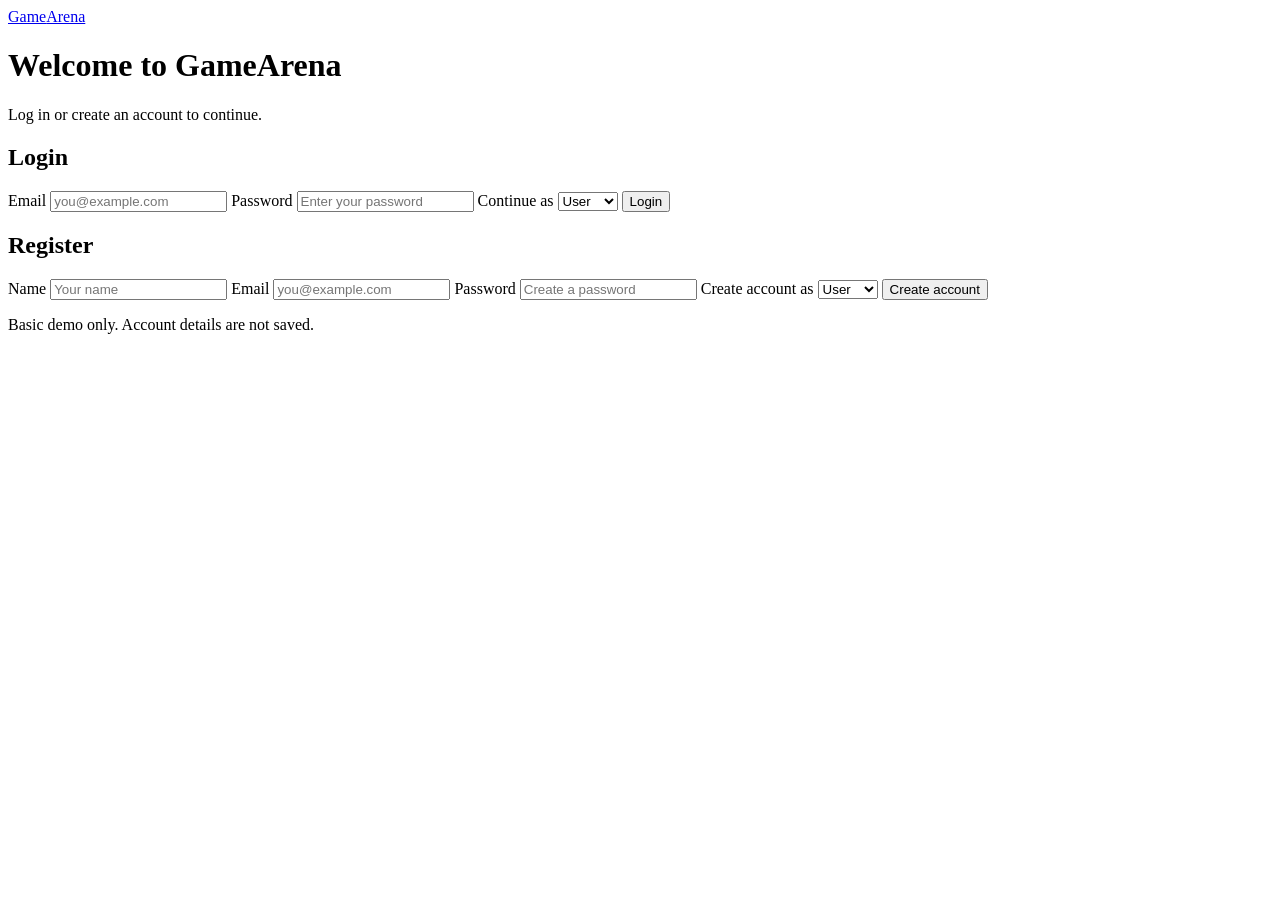
==== html/index.html @ 48bf5e32 "Update Gaming Portal website" ====
<!DOCTYPE html>
<html lang="en">
<head>
    <meta charset="UTF-8">
    <meta name="viewport" content="width=device-width, initial-scale=1.0">
    <meta name="description" content="Log in or register for GameArena.">
    <title>GameArena | Login and Register</title>
    <link rel="stylesheet" href="css/style.css">
    <link rel="stylesheet" href="css/responsive.css">
</head>
<body class="auth-page">
    <main class="auth-container">
        <header class="auth-heading">
            <a class="auth-logo" href="index.html">Game<span>Arena</span></a>
            <h1>Welcome to GameArena</h1>
            <p>Log in or create an account to continue.</p>
        </header>

        <div class="auth-grid">
            <section class="auth-card" aria-labelledby="login-heading">
                <h2 id="login-heading">Login</h2>
                <form class="redirect-form" data-destination="gaming-portal.html">
                    <label for="login-email">Email</label>
                    <input id="login-email" name="email" type="email" placeholder="you@example.com" required>
                    <label for="login-password">Password</label>
                    <input id="login-password" name="password" type="password" placeholder="Enter your password" required>
                    <label for="login-role">Continue as</label>
                    <select id="login-role" name="role">
                        <option value="user">User</option>
                        <option value="admin">Admin</option>
                    </select>
                    <button class="auth-button" type="submit">Login</button>
                </form>
            </section>

            <section class="auth-card" aria-labelledby="register-heading">
                <h2 id="register-heading">Register</h2>
                <form class="redirect-form" data-registration-form>
                    <label for="register-name">Name</label>
                    <input id="register-name" name="name" type="text" placeholder="Your name" required>
                    <label for="register-email">Email</label>
                    <input id="register-email" name="email" type="email" placeholder="you@example.com" required>
                    <label for="register-password">Password</label>
                    <input id="register-password" name="password" type="password" placeholder="Create a password" required>
                    <label for="register-role">Create account as</label>
                    <select id="register-role" name="role">
                        <option value="user">User</option>
                        <option value="admin">Admin</option>
                    </select>
                    <button class="auth-button" type="submit">Create account</button>
                </form>
            </section>
        </div>
        <p class="auth-note">Basic demo only. Account details are not saved.</p>
    </main>
    <script src="js/main.js"></script>
</body>
</html>
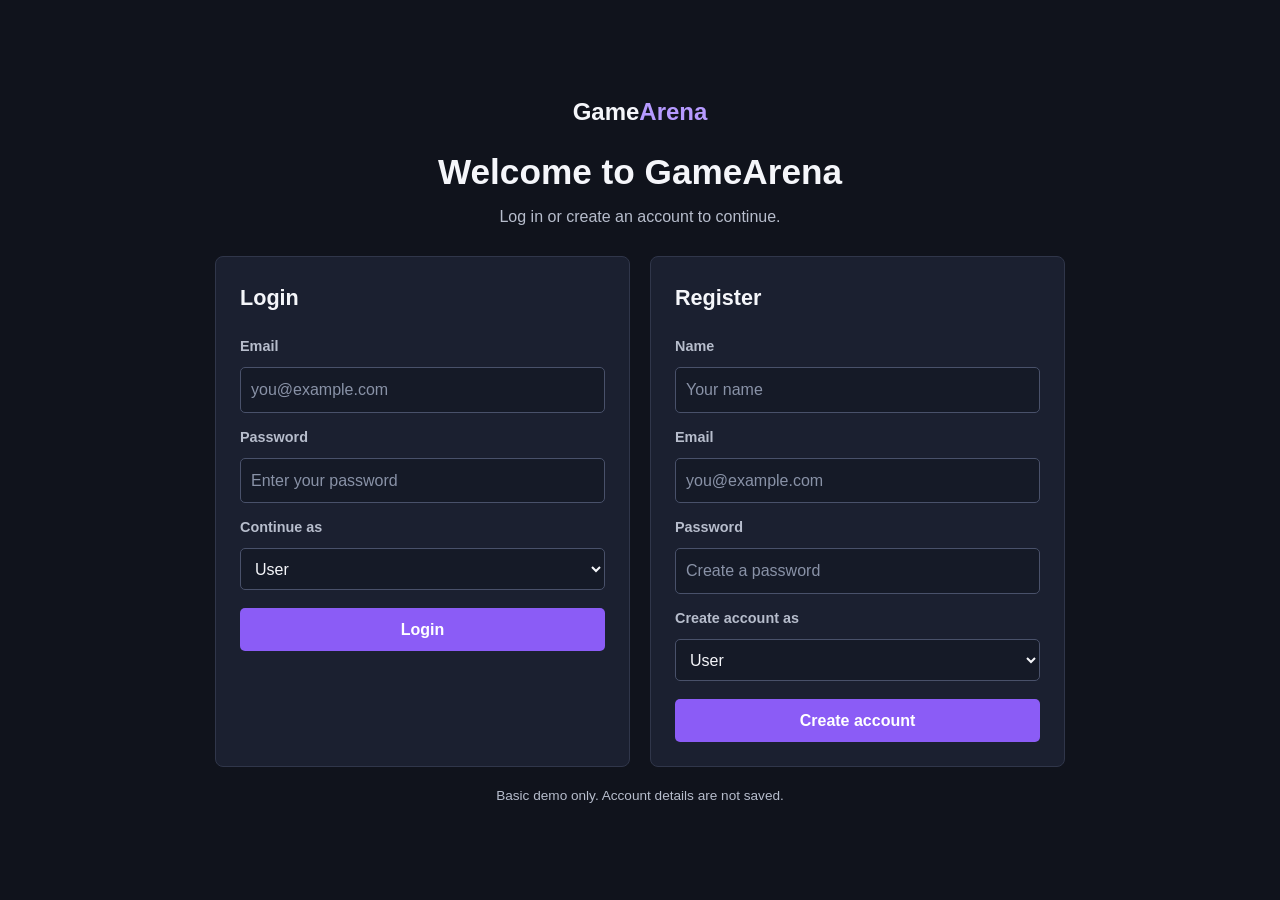
==== commit ca57d5b4: "Update Gaming Portal website" ====
--- a/html/index.html
+++ b/html/index.html
@@ -5,8 +5,8 @@
     <meta name="viewport" content="width=device-width, initial-scale=1.0">
     <meta name="description" content="Log in or register for GameArena.">
     <title>GameArena | Login and Register</title>
-    <link rel="stylesheet" href="css/style.css">
-    <link rel="stylesheet" href="css/responsive.css">
+    <link rel="stylesheet" href="../css/style.css">
+    <link rel="stylesheet" href="../css/responsive.css">
 </head>
 <body class="auth-page">
     <main class="auth-container">
@@ -53,6 +53,6 @@
         </div>
         <p class="auth-note">Basic demo only. Account details are not saved.</p>
     </main>
-    <script src="js/main.js"></script>
+    <script src="../js/main.js"></script>
 </body>
 </html>
--- a/css/style.css
+++ b/css/style.css
@@ -0,0 +1,211 @@
+/* Simple gaming portal styles using CSS Grid for page layouts. */
+:root {
+    --background: #10131c;
+    --surface: #1b2030;
+    --surface-light: #252c40;
+    --text: #f5f6fa;
+    --muted: #b7bdcc;
+    --accent: #8b5cf6;
+}
+
+/* Simple, static login and registration page. */
+.auth-page { min-height: 100vh; display: grid; place-items: center; padding: 32px 16px; background: #eef1f6; color: #202638; }
+.auth-container { width: min(100%, 850px); }
+.auth-heading { margin-bottom: 26px; text-align: center; }
+.auth-logo { display: inline-block; margin-bottom: 12px; color: #25304a; font-size: 1.5rem; font-weight: 700; }
+.auth-logo span { color: #5269a8; }
+.auth-heading h1 { margin-bottom: 4px; font-size: clamp(1.7rem, 4vw, 2.2rem); }
+.auth-heading p, .auth-note { color: #667085; }
+.auth-grid { display: grid; grid-template-columns: repeat(2, minmax(0, 1fr)); gap: 20px; }
+.auth-card { padding: 24px; border: 1px solid #d9deea; border-radius: 8px; background: #fff; }
+.auth-card h2 { margin-bottom: 16px; font-size: 1.35rem; }
+.redirect-form { display: grid; gap: 9px; }
+.redirect-form label { margin-top: 4px; font-size: .9rem; font-weight: 600; }
+.redirect-form input, .redirect-form select { width: 100%; min-height: 42px; padding: 9px 10px; border: 1px solid #cbd2df; border-radius: 5px; background: #fff; color: #202638; font: inherit; }
+.auth-button { min-height: 43px; margin-top: 9px; border: 0; border-radius: 5px; background: #5269a8; color: #fff; font: inherit; font-weight: 700; cursor: pointer; }
+.auth-button:hover { background: #435a96; }
+.auth-note { margin-top: 18px; text-align: center; font-size: .85rem; }
+.registration-success { display: grid; justify-items: center; gap: 12px; padding: 40px 24px; border: 1px solid #d9deea; border-radius: 8px; background: #fff; text-align: center; }
+.registration-success h1 { color: #202638; }
+.registration-success > p:not(.eyebrow) { color: #667085; }
+.success-mark { display: grid; width: 54px; height: 54px; place-items: center; border-radius: 50%; background: #e5f4e9; color: #287a43; font-size: 1.8rem; font-weight: 700; }
+.success-link { display: inline-grid; place-items: center; margin-top: 8px; padding: 10px 20px; text-decoration: none; }
+.auth-page { background: var(--background); color: var(--text); }
+.auth-logo { color: var(--text); }
+.auth-logo span { color: #b69aff; }
+.auth-heading p, .auth-note { color: var(--muted); }
+.auth-card, .registration-success { background: var(--surface); border-color: #30364a; color: var(--text); }
+.auth-card h2, .registration-success h1 { color: var(--text); }
+.redirect-form label { color: var(--muted); }
+.redirect-form input, .redirect-form select { border-color: #49516a; background: #151a27; color: var(--text); }
+.redirect-form input::placeholder { color: #8992a7; }
+.auth-button { background: var(--accent); color: #fff; }
+.auth-button:hover { background: #7648df; }
+.registration-success > p:not(.eyebrow) { color: var(--muted); }
+.success-mark { background: #203d2b; color: #8bd3a1; }
+.destination-card { width: min(100%, 420px); text-align: center; }
+.destination-card p { margin: 8px 0 18px; color: #667085; }
+.destination-link { display: inline-grid; place-items: center; padding: 10px 18px; text-decoration: none; }
+@media (max-width: 620px) { .auth-grid { grid-template-columns: 1fr; } }
+
+/* User and admin dashboards */
+.dashboard-page { min-height: 100vh; background: #f2f4f8; color: #202638; }
+.dashboard-header { min-height: 68px; display: grid; grid-template-columns: 1fr auto; align-items: center; gap: 20px; padding: 0 max(4%, calc((100% - 1100px) / 2)); background: #fff; border-bottom: 1px solid #dfe3eb; }
+.dashboard-brand { font-size: 1.2rem; font-weight: 700; color: #25304a; }
+.dashboard-header nav { display: grid; grid-auto-flow: column; gap: 20px; color: #5269a8; font-size: .95rem; }
+.dashboard-main { width: min(92%, 1100px); margin: 32px auto; display: grid; gap: 20px; }
+.welcome-panel { display: grid; grid-template-columns: 1fr auto; align-items: center; gap: 20px; padding: 28px; border-radius: 9px; background: #e3e9f6; }
+.welcome-panel h1 { margin: 3px 0; font-size: clamp(1.6rem, 4vw, 2.2rem); }
+.welcome-panel p:not(.eyebrow) { color: #667085; }
+.eyebrow { color: #5269a8; font-size: .75rem; font-weight: 700; letter-spacing: 1px; }
+.dashboard-button { display: inline-grid; place-items: center; min-height: 42px; padding: 9px 16px; border: 0; border-radius: 5px; background: #5269a8; color: white; font: inherit; font-weight: 700; text-decoration: none; cursor: pointer; }
+.stats-grid { display: grid; grid-template-columns: repeat(3, minmax(0, 1fr)); gap: 16px; }
+.stat-card, .dashboard-panel { padding: 22px; border: 1px solid #e0e4ec; border-radius: 8px; background: white; }
+.stat-card > p { color: #667085; font-size: .92rem; }
+.stat-card strong { display: block; margin: 6px 0; color: #25304a; font-size: 2rem; }
+.stat-card .stat-word { font-size: 1.5rem; }
+.stat-card small { color: #80899b; }
+.panel-heading { display: grid; grid-template-columns: 1fr auto; align-items: center; gap: 14px; margin-bottom: 16px; }
+.panel-heading h2 { margin-top: 2px; font-size: 1.25rem; }
+.panel-heading > a, .manage-links a { color: #5269a8; font-weight: 600; }
+.panel-copy, .empty-state { color: #667085; }
+.tournament-form { display: grid; grid-template-columns: 1.5fr 1fr 1fr auto; align-items: end; gap: 12px; }
+.tournament-form label { display: grid; gap: 6px; color: #4c5568; font-size: .88rem; font-weight: 600; }
+.tournament-form input { width: 100%; min-height: 42px; padding: 8px 10px; border: 1px solid #cbd2df; border-radius: 5px; background: white; color: #202638; font: inherit; }
+.dashboard-list { display: grid; gap: 10px; }
+.dashboard-item { display: grid; grid-template-columns: 1fr auto; align-items: center; gap: 12px; padding: 12px; border: 1px solid #e5e8ef; border-radius: 6px; }
+.dashboard-item p { margin-top: 3px; color: #667085; font-size: .9rem; }
+.small-button { padding: 7px 10px; border: 1px solid #cbd2df; border-radius: 5px; background: #fff; color: #4b5568; font: inherit; cursor: pointer; }
+.small-button:hover { background: #f2f4f8; }
+.count-label { color: #667085; font-size: .9rem; }
+.manage-links { display: grid; grid-template-columns: repeat(2, max-content); gap: 20px; }
+.dashboard-page { background: var(--background); color: var(--text); }
+.dashboard-page .dashboard-header { background: var(--surface); border-bottom-color: #30364a; }
+.dashboard-page .dashboard-brand { color: var(--text); }
+.dashboard-page .dashboard-header nav { color: #c3adff; }
+.dashboard-page .dashboard-header nav a:hover, .dashboard-page .panel-heading > a:hover, .dashboard-page .manage-links a:hover { color: #fff; }
+.dashboard-page .welcome-panel { background: #151a27; }
+.dashboard-page .welcome-panel p:not(.eyebrow), .dashboard-page .stat-card > p, .dashboard-page .stat-card small, .dashboard-page .dashboard-item p, .dashboard-page .panel-copy, .dashboard-page .empty-state, .dashboard-page .count-label { color: var(--muted); }
+.dashboard-page .stat-card, .dashboard-page .dashboard-panel { background: var(--surface); border-color: #30364a; }
+.dashboard-page .stat-card strong, .dashboard-page .panel-heading h2 { color: var(--text); }
+.dashboard-page .eyebrow, .dashboard-page .panel-heading > a, .dashboard-page .manage-links a { color: #c3adff; }
+.dashboard-page .dashboard-item { border-color: #30364a; background: #151a27; }
+.dashboard-page .tournament-form label { color: var(--muted); }
+.dashboard-page .small-button { border-color: #49516a; background: #252c40; color: var(--text); }
+.dashboard-page .small-button:hover { background: #343c54; }
+@media (max-width: 760px) { .tournament-form { grid-template-columns: 1fr 1fr; } }
+@media (max-width: 560px) { .dashboard-header { padding-inline: 4%; } .dashboard-header nav { gap: 12px; font-size: .85rem; } .dashboard-main { margin-block: 20px; } .welcome-panel { grid-template-columns: 1fr; } .welcome-panel .dashboard-button { justify-self: start; } .stats-grid { grid-template-columns: 1fr; } .tournament-form { grid-template-columns: 1fr; } .manage-links { grid-template-columns: 1fr; gap: 10px; } }
+
+* {
+    box-sizing: border-box;
+    margin: 0;
+    padding: 0;
+}
+
+body {
+    background: var(--background);
+    color: var(--text);
+    font-family: Arial, Helvetica, sans-serif;
+    line-height: 1.6;
+}
+
+a { color: inherit; text-decoration: none; }
+.container { width: min(92%, 1100px); margin-inline: auto; }
+
+.navbar { background: var(--surface); }
+.navbar-container {
+    min-height: 72px;
+    display: grid;
+    grid-template-columns: auto 1fr auto auto;
+    align-items: center;
+    gap: 24px;
+}
+.logo { font-size: 1.25rem; font-weight: 700; white-space: nowrap; }
+.logo-accent { color: #b69aff; }
+.nav-menu { display: grid; grid-auto-flow: column; justify-content: center; gap: 20px; }
+.nav-link { color: var(--muted); }
+.nav-link:hover, .nav-link.active { color: white; }
+.nav-icon { margin-right: 4px; }
+.nav-actions { display: grid; grid-auto-flow: column; gap: 10px; }
+.menu-toggle { display: none; }
+
+.btn {
+    display: inline-block;
+    padding: 9px 16px;
+    border: 1px solid #777f94;
+    border-radius: 6px;
+    text-align: center;
+}
+.btn-primary { background: var(--accent); border-color: var(--accent); color: white; }
+.btn:hover { filter: brightness(1.12); }
+.btn-large { padding: 12px 20px; }
+
+.hero { padding: 76px 0; background: #151a27; }
+.hero-container { display: grid; grid-template-columns: 1.2fr 0.8fr; align-items: center; gap: 40px; }
+.hero-badge { color: #c3adff; font-size: .85rem; font-weight: 700; }
+.hero h1 { margin: 12px 0 18px; font-size: clamp(2.5rem, 6vw, 4.5rem); line-height: 1.05; }
+.hero h1 span { color: #b69aff; }
+.hero-content > p { max-width: 560px; margin-bottom: 24px; color: var(--muted); }
+.hero-buttons { display: grid; grid-auto-flow: column; justify-content: start; gap: 12px; }
+.hero-visual { display: grid; place-items: center; }
+.hero-card { width: min(100%, 320px); min-height: 260px; display: grid; place-content: center; text-align: center; padding: 28px; border-radius: 12px; background: var(--surface); }
+.hero-card-icon { font-size: 4rem; }
+.hero-card p { color: var(--muted); }
+
+.games-section, .tournaments-section { padding: 64px 0; }
+.games-section { background: #131725; }
+.section-heading { max-width: 650px; margin: 0 auto 36px; text-align: center; }
+.section-heading > span { color: #b69aff; font-size: .8rem; font-weight: 700; letter-spacing: 1px; }
+.section-heading h2 { margin: 6px 0; font-size: clamp(1.8rem, 4vw, 2.6rem); }
+.section-heading p { color: var(--muted); }
+.games-grid { display: grid; grid-template-columns: repeat(4, 1fr); gap: 16px; }
+.game-card { padding: 24px 16px; background: var(--surface); border-radius: 8px; text-align: center; }
+.game-card:hover { background: var(--surface-light); }
+.game-icon { font-size: 2.5rem; }
+.game-card p { color: var(--muted); font-size: .9rem; }
+
+.tournament-grid { display: grid; grid-template-columns: repeat(3, 1fr); gap: 16px; }
+.tournament-card { display: grid; grid-template-rows: 130px 1fr; overflow: hidden; border-radius: 8px; background: var(--surface); }
+.tournament-banner { display: grid; place-items: center; font-size: 1.8rem; font-weight: 700; background: #35235a; }
+.bgmi-banner { background: #174363; }
+.freefire-banner { background: #71400d; }
+.tournament-content { display: grid; align-content: start; gap: 10px; padding: 18px; }
+.tournament-game { color: #c3adff; font-size: .75rem; font-weight: 700; }
+.tournament-game.bgmi { color: #64c5ff; }
+.tournament-game.freefire { color: #ffb357; }
+.tournament-content h3 { font-size: 1.05rem; }
+.tournament-info { display: grid; grid-template-columns: repeat(2, auto); justify-content: start; gap: 5px 12px; color: var(--muted); font-size: .82rem; }
+.tournament-link { color: #c3adff; font-weight: 700; }
+
+.cta-section { padding: 56px 0; }
+.cta-container { display: grid; justify-items: center; gap: 12px; padding: 42px 20px; background: var(--surface); border-radius: 10px; text-align: center; }
+.cta-container p { color: var(--muted); }
+.footer { padding: 32px 0; background: #0b0d13; }
+.footer-container { display: grid; grid-template-columns: 1fr auto auto; align-items: center; gap: 24px; }
+.footer-brand p, .copyright { color: var(--muted); font-size: .85rem; }
+.footer-links { display: grid; grid-auto-flow: column; gap: 16px; color: var(--muted); font-size: .9rem; }
+
+@media (max-width: 850px) {
+    .navbar-container { grid-template-columns: auto 1fr auto; gap: 12px; }
+    .nav-menu { gap: 10px; }
+    .nav-actions { display: none; }
+    .tournament-grid { grid-template-columns: repeat(2, 1fr); }
+    .footer-container { grid-template-columns: 1fr 1fr; }
+    .copyright { grid-column: 1 / -1; text-align: center; }
+}
+
+@media (max-width: 620px) {
+    .navbar-container { grid-template-columns: 1fr auto; min-height: 64px; position: relative; }
+    .nav-menu { display: none; grid-auto-flow: row; justify-content: stretch; position: absolute; z-index: 2; top: 100%; left: 0; right: 0; padding: 12px; background: var(--surface); border-radius: 0 0 8px 8px; }
+    .nav-menu.mobile-active { display: grid; }
+    .nav-link { padding: 8px; }
+    .menu-toggle { display: block; padding: 6px 10px; color: white; background: var(--surface-light); border: 0; border-radius: 5px; font-size: 1.2rem; }
+    .hero { padding: 52px 0; }
+    .hero-container { grid-template-columns: 1fr; text-align: center; }
+    .hero-content > p { margin-inline: auto; }
+    .hero-buttons { grid-auto-flow: row; justify-content: stretch; }
+    .games-grid { grid-template-columns: repeat(2, 1fr); }
+    .tournament-grid { grid-template-columns: 1fr; }
+    .footer-container { grid-template-columns: 1fr; justify-items: center; text-align: center; }
+    .copyright { grid-column: auto; }
+}
--- a/css/responsive.css
+++ b/css/responsive.css
@@ -0,0 +1 @@
+/* Responsive grid rules are included in style.css. */
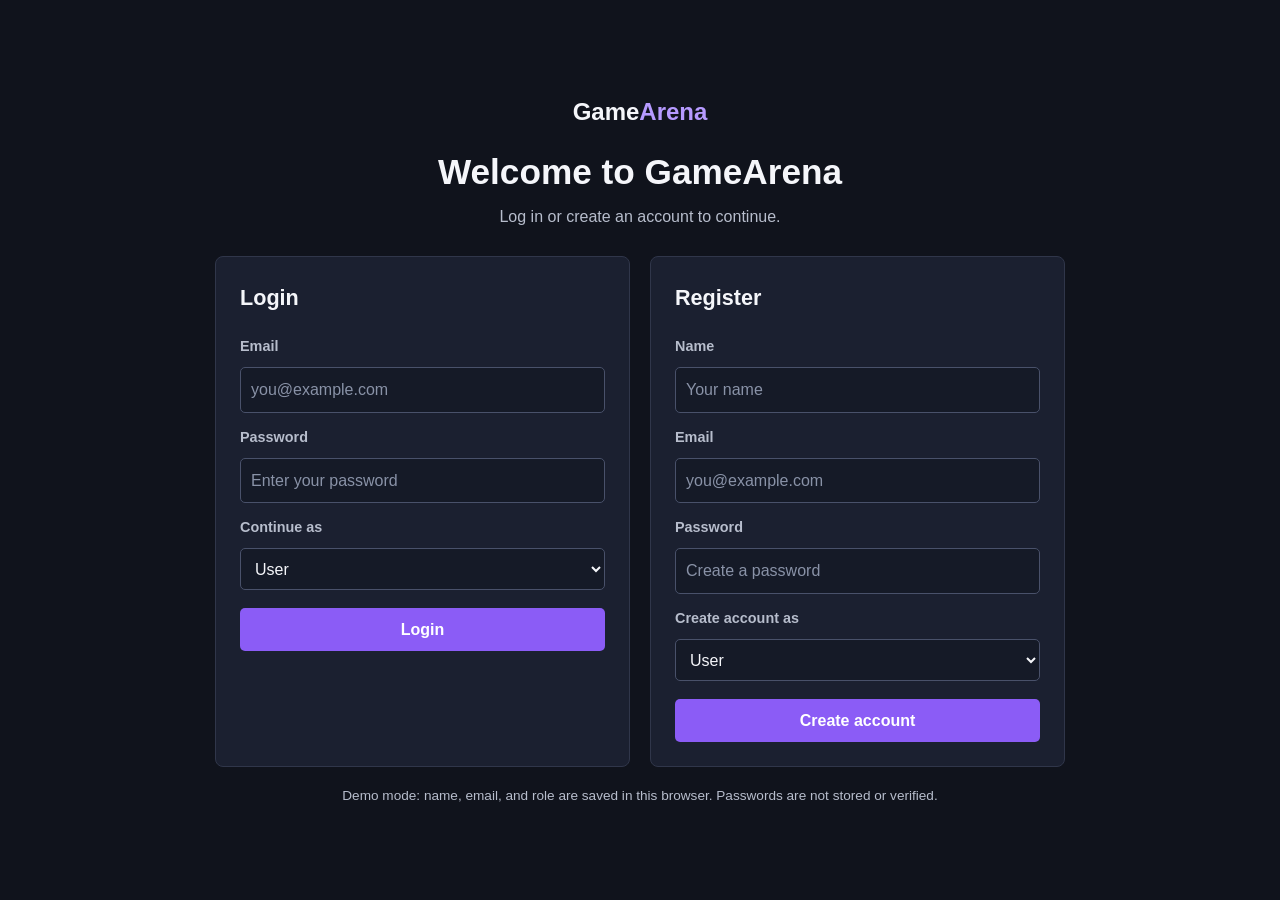
==== commit 7a3b4ffe: "Update of Admin and User" ====
--- a/html/index.html
+++ b/html/index.html
@@ -19,7 +19,7 @@
         <div class="auth-grid">
             <section class="auth-card" aria-labelledby="login-heading">
                 <h2 id="login-heading">Login</h2>
-                <form class="redirect-form" data-destination="gaming-portal.html">
+                <form class="redirect-form">
                     <label for="login-email">Email</label>
                     <input id="login-email" name="email" type="email" placeholder="you@example.com" required>
                     <label for="login-password">Password</label>
@@ -51,7 +51,7 @@
                 </form>
             </section>
         </div>
-        <p class="auth-note">Basic demo only. Account details are not saved.</p>
+        <p class="auth-note">Demo mode: name, email, and role are saved in this browser. Passwords are not stored or verified.</p>
     </main>
     <script src="../js/main.js"></script>
 </body>
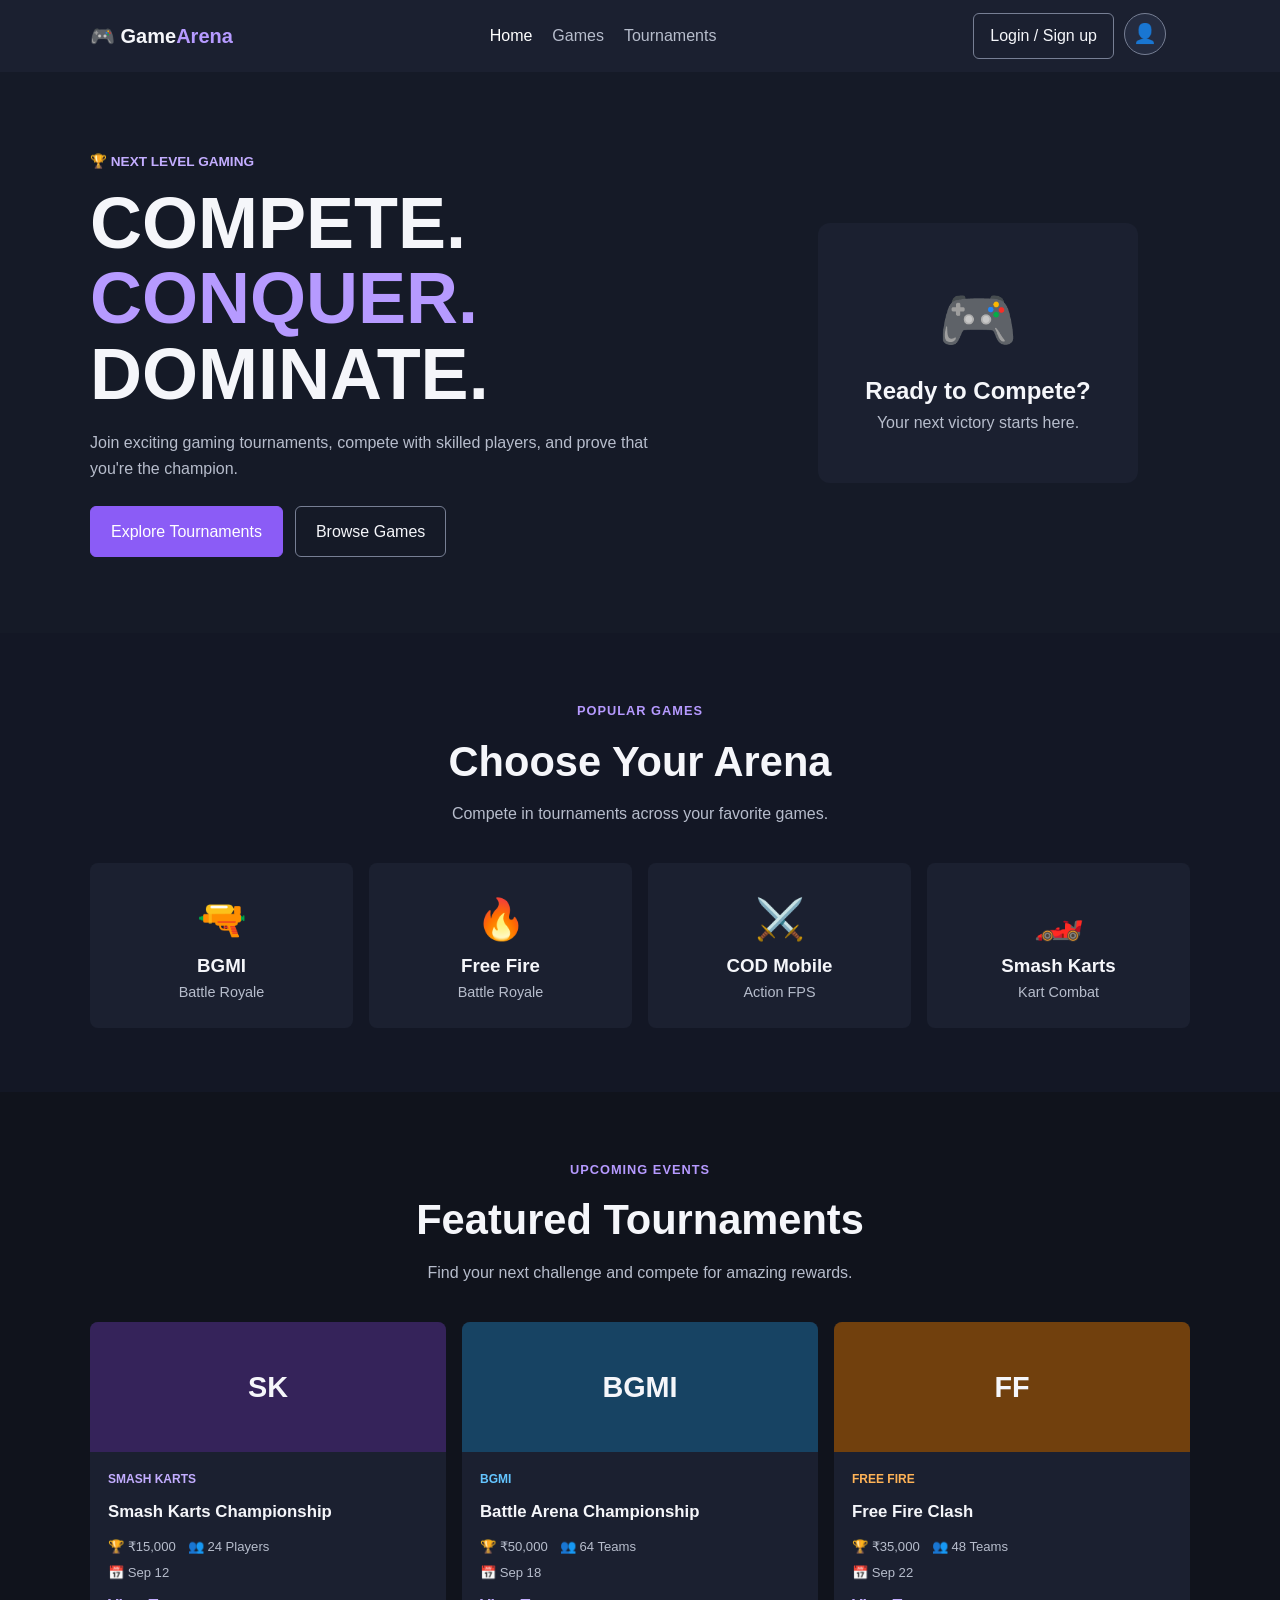
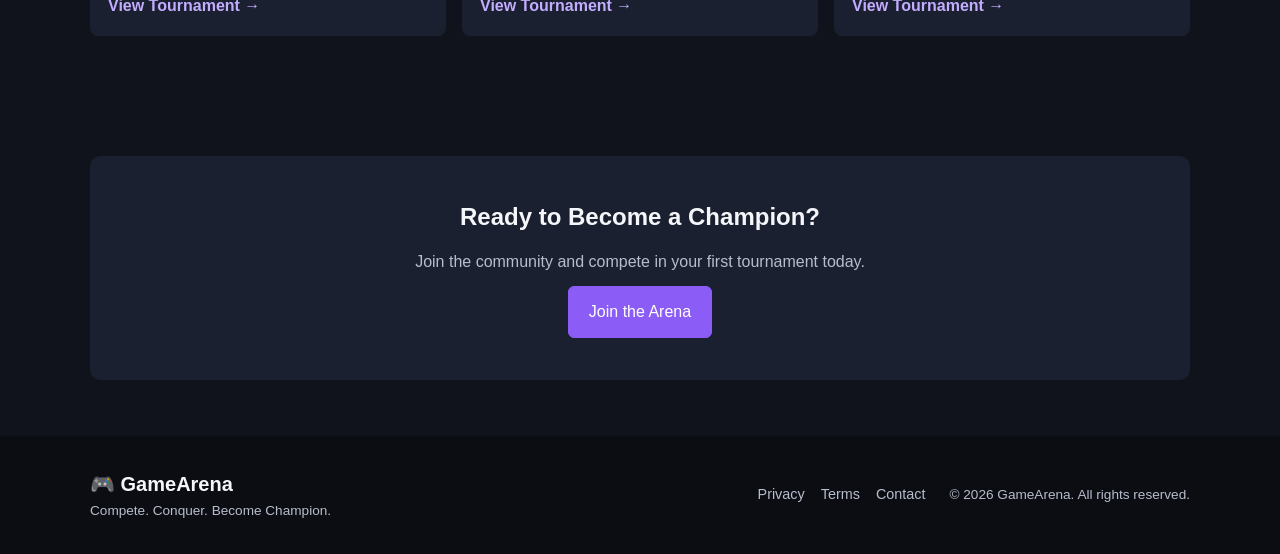
==== commit 8dfa9b33: "Update Gaming Portal" ====
--- a/html/index.html
+++ b/html/index.html
@@ -3,56 +3,11 @@
 <head>
     <meta charset="UTF-8">
     <meta name="viewport" content="width=device-width, initial-scale=1.0">
-    <meta name="description" content="Log in or register for GameArena.">
-    <title>GameArena | Login and Register</title>
-    <link rel="stylesheet" href="../css/style.css">
-    <link rel="stylesheet" href="../css/responsive.css">
+    <meta http-equiv="refresh" content="0; url=gaming-portal.html">
+    <title>GameArena</title>
+    <script>window.location.replace("gaming-portal.html");</script>
 </head>
-<body class="auth-page">
-    <main class="auth-container">
-        <header class="auth-heading">
-            <a class="auth-logo" href="index.html">Game<span>Arena</span></a>
-            <h1>Welcome to GameArena</h1>
-            <p>Log in or create an account to continue.</p>
-        </header>
-
-        <div class="auth-grid">
-            <section class="auth-card" aria-labelledby="login-heading">
-                <h2 id="login-heading">Login</h2>
-                <form class="redirect-form">
-                    <label for="login-email">Email</label>
-                    <input id="login-email" name="email" type="email" placeholder="you@example.com" required>
-                    <label for="login-password">Password</label>
-                    <input id="login-password" name="password" type="password" placeholder="Enter your password" required>
-                    <label for="login-role">Continue as</label>
-                    <select id="login-role" name="role">
-                        <option value="user">User</option>
-                        <option value="admin">Admin</option>
-                    </select>
-                    <button class="auth-button" type="submit">Login</button>
-                </form>
-            </section>
-
-            <section class="auth-card" aria-labelledby="register-heading">
-                <h2 id="register-heading">Register</h2>
-                <form class="redirect-form" data-registration-form>
-                    <label for="register-name">Name</label>
-                    <input id="register-name" name="name" type="text" placeholder="Your name" required>
-                    <label for="register-email">Email</label>
-                    <input id="register-email" name="email" type="email" placeholder="you@example.com" required>
-                    <label for="register-password">Password</label>
-                    <input id="register-password" name="password" type="password" placeholder="Create a password" required>
-                    <label for="register-role">Create account as</label>
-                    <select id="register-role" name="role">
-                        <option value="user">User</option>
-                        <option value="admin">Admin</option>
-                    </select>
-                    <button class="auth-button" type="submit">Create account</button>
-                </form>
-            </section>
-        </div>
-        <p class="auth-note">Demo mode: name, email, and role are saved in this browser. Passwords are not stored or verified.</p>
-    </main>
-    <script src="../js/main.js"></script>
+<body>
+    <p>Opening GameArena… <a href="gaming-portal.html">Continue to the gaming portal</a></p>
 </body>
 </html>
